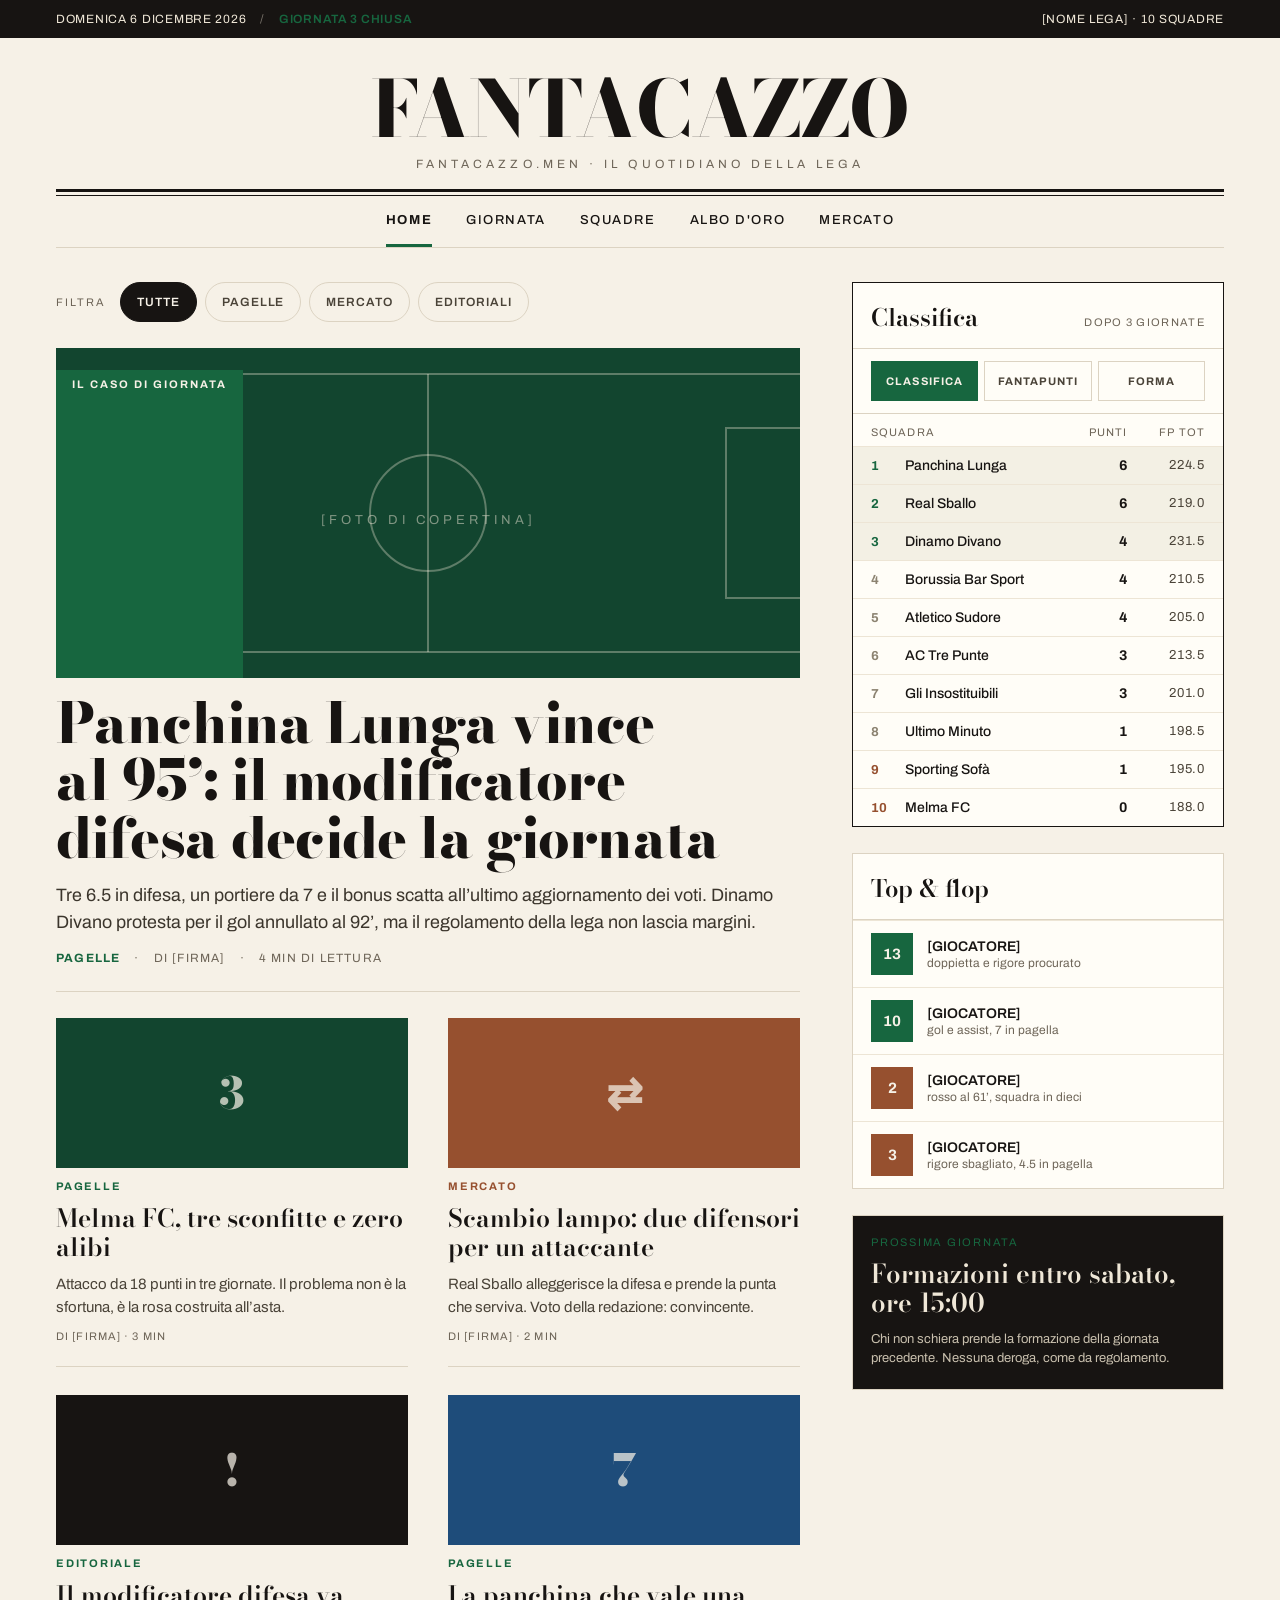
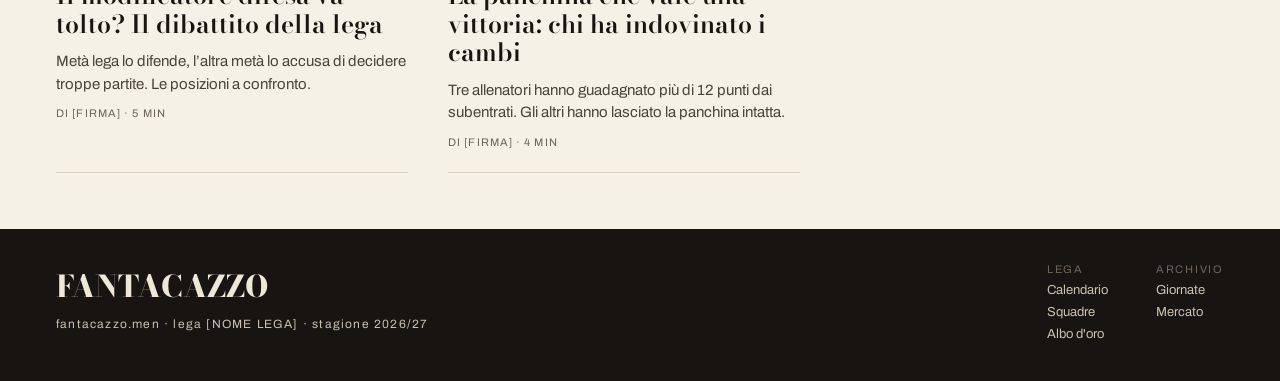
==== index.html @ 9d647ff7 "feat: sito della lega fantacazzo.men Sito statico per GitHub Pages: home con news filtrabili e class" ====
<!doctype html>
<html lang="it">
<head>
<meta charset="utf-8">
<meta name="viewport" content="width=device-width, initial-scale=1">
<title>Fantacazzo — il quotidiano della lega</title>
<meta name="description" content="News, pagelle, classifica, giornate, schede squadre e mercato della lega di fantacalcio.">
<meta property="og:title" content="Fantacazzo — il quotidiano della lega">
<meta property="og:description" content="News, pagelle, classifica e mercato della lega di fantacalcio.">
<meta property="og:type" content="website">
<meta name="theme-color" content="#171412">
<link rel="preconnect" href="https://fonts.googleapis.com">
<link rel="preconnect" href="https://fonts.gstatic.com" crossorigin>
<link rel="stylesheet" href="https://fonts.googleapis.com/css2?family=Bodoni+Moda:opsz,wght@6..96,400;6..96,600;6..96,800&family=Archivo:wght@400;500;600;700&display=swap">
<link rel="stylesheet" href="assets/style.css">
</head>
<body data-page="home">

<div class="topbar">
  <div><span data-slot="data-oggi"></span><span class="sep">/</span><strong data-slot="giornata-stato"></strong></div>
  <div><span data-slot="lega"></span></div>
</div>

<header class="masthead">
  <div class="wordmark">FANTACAZZO</div>
  <div class="tagline">fantacazzo.men &middot; il quotidiano della lega</div>
</header>
<div class="rules"><div class="thick"></div><div class="thin"></div></div>

<nav class="nav">
  <a href="index.html" aria-current="page">Home</a>
  <a href="giornata.html">Giornata</a>
  <a href="squadre.html">Squadre</a>
  <a href="albo.html">Albo d&#39;oro</a>
  <a href="albo.html">Mercato</a>
</nav>

<main class="page split">

  <div class="stack">

    <div class="chips">
      <span class="chips-label">Filtra</span>
      <button class="chip" type="button" data-filtro="tutte">Tutte</button>
      <button class="chip" type="button" data-filtro="pagelle">Pagelle</button>
      <button class="chip" type="button" data-filtro="mercato">Mercato</button>
      <button class="chip" type="button" data-filtro="editoriale">Editoriali</button>
    </div>

    <article class="stack-sm">
      <div class="hero-art">
        <div data-slot="hero-art"></div>
        <div class="kicker" data-slot="hero-kicker"></div>
      </div>
      <h1 class="hero-title" data-slot="hero-title"></h1>
      <p class="hero-dek" data-slot="hero-dek"></p>
      <div class="byline" data-slot="hero-byline"></div>
    </article>

    <div class="divider"></div>

    <div class="cards" data-slot="news"></div>
  </div>

  <aside class="stack">
    <section class="panel strong" data-slot="classifica">
      <header><h2>Classifica</h2><span class="note" data-slot="dopo-giornate"></span></header>
      <div class="tabs-flush">
        <button class="tab" type="button" data-tab="classifica">Classifica</button>
        <button class="tab" type="button" data-tab="fantapunti">Fantapunti</button>
        <button class="tab" type="button" data-tab="forma">Forma</button>
      </div>
      <div class="table-head" data-slot="head"></div>
      <div data-slot="rows"></div>
    </section>

    <section class="panel">
      <header><h2>Top &amp; flop</h2></header>
      <div data-slot="topflop"></div>
    </section>

    <section class="callout">
      <span class="label">Prossima giornata</span>
      <span class="big" data-slot="scadenza"></span>
      <p>Chi non schiera prende la formazione della giornata precedente. Nessuna deroga, come da regolamento.</p>
    </section>
  </aside>
</main>

<footer class="footer">
  <div>
    <div class="wordmark">FANTACAZZO</div>
    <div class="small">fantacazzo.men &middot; lega <span data-slot="lega-nome"></span> &middot; stagione <span data-slot="stagione"></span></div>
  </div>
  <nav>
    <div><span class="h">Lega</span><a href="giornata.html">Calendario</a><a href="squadre.html">Squadre</a><a href="albo.html">Albo d&#39;oro</a></div>
    <div><span class="h">Archivio</span><a href="giornata.html">Giornate</a><a href="albo.html">Mercato</a></div>
  </nav>
</footer>

<script src="assets/data.js"></script>
<script src="assets/app.js"></script>
</body>
</html>
---- assets/style.css ----
/* Fantacazzo — foglio di stile unico */

:root {
  --paper: #F6F1E7;
  --card: #FFFDF7;
  --tint: #F3F0E4;
  --ink: #171412;
  --ink-soft: #3B352C;
  --body: #4A4338;
  --muted: #6E6558;
  --faint: #8C8371;
  --rule: #DCD3C2;
  --line: #EDE5D5;
  --accent: #17663F;
  --rust: #96502F;
  --blue: #1E4C7A;
  --pitch: #12452F;
  --paper-hi: #EFE7D7;
  --paper-dim: #C9C0AE;
  --serif: 'Bodoni Moda', Didot, 'Times New Roman', serif;
  --sans: 'Archivo', 'Helvetica Neue', Arial, sans-serif;
  --pad: 56px;
}

*, *::before, *::after { box-sizing: border-box; }

html { -webkit-text-size-adjust: 100%; }

body {
  margin: 0;
  background: var(--paper);
  color: var(--ink);
  font-family: var(--sans);
  -webkit-font-smoothing: antialiased;
}

a { color: var(--accent); text-decoration: none; }
a:hover { color: var(--rust); }

button { font: inherit; color: inherit; cursor: pointer; }

h1, h2, h3 { margin: 0; }

.serif { font-family: var(--serif); }
.num { font-variant-numeric: tabular-nums; }
.wrap { padding: 0 var(--pad); }

/* ---------- barra di servizio ---------- */

.topbar {
  display: flex; align-items: center; justify-content: space-between;
  gap: 16px; min-height: 38px; padding: 8px var(--pad);
  background: var(--ink); color: var(--paper-hi);
  font-size: 12px; letter-spacing: 0.06em; text-transform: uppercase;
}
.topbar .sep { opacity: 0.45; }
.topbar strong { color: var(--accent); font-weight: 600; }
.topbar > div { display: flex; align-items: center; gap: 14px; flex-wrap: wrap; }

/* ---------- testata ---------- */

.masthead { padding: 34px var(--pad) 18px; text-align: center; }
.masthead .wordmark {
  font-family: var(--serif); font-weight: 800; font-size: clamp(38px, 9vw, 78px);
  line-height: 0.94; letter-spacing: -0.02em;
}
.masthead .tagline {
  margin-top: 12px; font-size: 12px; letter-spacing: 0.34em;
  text-transform: uppercase; color: var(--muted);
}
.rules { margin: 0 var(--pad); }
.rules .thick { height: 3px; background: var(--ink); }
.rules .thin { height: 1px; background: var(--ink); margin-top: 3px; }

/* testata compatta delle pagine interne */
.bar {
  display: flex; align-items: center; justify-content: space-between;
  gap: 20px; min-height: 74px; padding: 12px var(--pad);
  border-bottom: 3px solid var(--ink);
}
.bar .wordmark { font-family: var(--serif); font-weight: 800; font-size: 32px; letter-spacing: -0.01em; color: var(--ink); }

/* ---------- navigazione ---------- */

.nav {
  display: flex; align-items: center; justify-content: center; flex-wrap: wrap;
  gap: 10px 34px; margin: 0 var(--pad); border-bottom: 1px solid var(--rule);
}
.nav a {
  color: var(--ink); font-size: 13px; font-weight: 500; letter-spacing: 0.12em;
  text-transform: uppercase; padding: 17px 0; border-bottom: 3px solid transparent;
}
.nav a[aria-current="page"] { font-weight: 700; border-bottom-color: var(--accent); }
.bar .nav { margin: 0; border: 0; justify-content: flex-end; gap: 10px 30px; }

.burger { display: none; width: 44px; height: 44px; border: 0; background: transparent; align-items: center; justify-content: center; }

/* ---------- griglie di pagina ---------- */

.page { padding: 34px var(--pad) 56px; }
.split { display: grid; grid-template-columns: minmax(0, 1fr) 372px; gap: 52px; }
.split-left { display: grid; grid-template-columns: 560px minmax(0, 1fr); gap: 44px; }
.split-teams { display: grid; grid-template-columns: 300px minmax(0, 1fr); gap: 44px; }
.split-albo { display: grid; grid-template-columns: minmax(0, 1fr) 400px; gap: 44px; }
.stack { display: flex; flex-direction: column; gap: 26px; }
.stack-sm { display: flex; flex-direction: column; gap: 16px; }

/* ---------- chip e tab ---------- */

.chips { display: flex; gap: 8px; align-items: center; flex-wrap: wrap; }
.chips-label { font-size: 11px; letter-spacing: 0.18em; text-transform: uppercase; color: var(--muted); margin-right: 6px; }
.chip {
  height: 40px; padding: 0 16px; border-radius: 999px; border: 1px solid var(--rule);
  background: transparent; color: var(--body);
  font-size: 12px; font-weight: 600; letter-spacing: 0.08em; text-transform: uppercase;
}
.chip[aria-pressed="true"] { background: var(--ink); border-color: var(--ink); color: var(--paper); }

.tabs { display: flex; gap: 8px; }
.tab {
  height: 46px; padding: 0 22px; border: 1px solid var(--rule); background: transparent; color: var(--body);
  font-size: 12px; font-weight: 700; letter-spacing: 0.12em; text-transform: uppercase;
}
.tab[aria-selected="true"] { background: var(--ink); border-color: var(--ink); color: var(--paper); }
.tabs-flush { display: flex; gap: 6px; padding: 12px 18px; border-bottom: 1px solid var(--rule); }
.tabs-flush .tab { flex: 1 1 0; height: 40px; padding: 0 8px; font-size: 11px; letter-spacing: 0.1em; }
.tabs-flush .tab[aria-selected="true"] { background: var(--accent); border-color: var(--accent); color: var(--paper); }

/* ---------- articoli ---------- */

.hero-art { position: relative; height: 330px; background: var(--pitch); overflow: hidden; }
.hero-art svg, .hero-art img { display: block; width: 100%; height: 100%; object-fit: cover; }
.kicker {
  position: absolute; left: 0; top: 22px; background: var(--accent); color: var(--paper);
  font-size: 11px; font-weight: 700; letter-spacing: 0.18em; text-transform: uppercase; padding: 8px 16px;
}
.hero-title {
  font-family: var(--serif); font-weight: 800; font-size: clamp(30px, 4.4vw, 56px);
  line-height: 1.02; letter-spacing: -0.015em; text-wrap: balance;
}
.hero-dek { margin: 0; font-size: clamp(16px, 1.4vw, 19px); line-height: 1.5; color: var(--ink-soft); max-width: 720px; text-wrap: pretty; }
.byline { display: flex; gap: 14px; align-items: center; flex-wrap: wrap; font-size: 12px; letter-spacing: 0.1em; text-transform: uppercase; color: var(--muted); }
.byline .cat { color: var(--accent); font-weight: 700; }

.cards { display: grid; grid-template-columns: repeat(2, minmax(0, 1fr)); gap: 28px 40px; }
.card { display: flex; flex-direction: column; gap: 12px; padding-bottom: 24px; border-bottom: 1px solid var(--rule); }
.card .thumb { height: 150px; display: flex; align-items: center; justify-content: center; }
.card .thumb span { font-family: var(--serif); font-size: 44px; font-weight: 800; color: var(--paper); opacity: 0.72; }
.card .cat { font-size: 11px; font-weight: 700; letter-spacing: 0.16em; text-transform: uppercase; }
.card h2 { font-family: var(--serif); font-weight: 600; font-size: 25px; line-height: 1.14; }
.card p { margin: 0; font-size: 15px; line-height: 1.5; color: var(--body); }
.card .meta { font-size: 11px; letter-spacing: 0.1em; text-transform: uppercase; color: var(--muted); }

.divider { height: 1px; background: var(--rule); }

/* ---------- pannelli ---------- */

.panel { border: 1px solid var(--rule); background: var(--card); }
.panel.strong { border-color: var(--ink); }
.panel > header {
  display: flex; align-items: baseline; justify-content: space-between; gap: 12px;
  padding: 16px 18px 12px; border-bottom: 1px solid var(--rule);
}
.panel > header h2, .panel > header h3 { font-family: var(--serif); font-size: 24px; font-weight: 600; }
.panel > header .note { font-size: 11px; letter-spacing: 0.12em; text-transform: uppercase; color: var(--muted); }

.table-head {
  display: flex; justify-content: space-between; padding: 12px 18px 8px;
  font-size: 11px; letter-spacing: 0.1em; text-transform: uppercase; color: var(--muted);
}
.table-head .cols, .row .cols { display: flex; gap: 22px; }
.table-head .cols span, .row .cols span { width: 56px; text-align: right; }

.row {
  display: flex; align-items: center; justify-content: space-between; gap: 12px;
  padding: 11px 18px; border-top: 1px solid var(--line);
}
.row.podio { background: var(--tint); }
.row .team { display: flex; align-items: center; gap: 12px; min-width: 0; }
.row .pos { width: 22px; font-size: 13px; font-weight: 700; }
.row .name { font-size: 14px; font-weight: 500; white-space: nowrap; overflow: hidden; text-overflow: ellipsis; }
.row .c1 { font-size: 14px; font-weight: 700; }
.row .c2 { font-size: 13px; color: var(--body); letter-spacing: 0.06em; }

.tf { display: flex; align-items: center; gap: 14px; padding: 12px 18px; border-top: 1px solid var(--line); }
.tf .fv { width: 42px; height: 42px; flex-shrink: 0; display: flex; align-items: center; justify-content: center; color: var(--paper); font-size: 15px; font-weight: 700; }
.tf .who { display: flex; flex-direction: column; gap: 2px; min-width: 0; }
.tf .who b { font-size: 14px; font-weight: 600; }
.tf .who span { font-size: 12px; color: var(--muted); }

.callout { border: 1px solid var(--rule); background: var(--ink); color: var(--paper-hi); padding: 20px 18px; display: flex; flex-direction: column; gap: 12px; }
.callout .label { font-size: 11px; letter-spacing: 0.16em; text-transform: uppercase; color: var(--accent); }
.callout .big { font-family: var(--serif); font-size: 26px; font-weight: 600; line-height: 1.1; }
.callout p { margin: 0; font-size: 13px; line-height: 1.5; color: var(--paper-dim); }
.callout .cta { margin-top: 6px; height: 46px; border: 0; background: var(--accent); color: var(--paper); font-size: 12px; font-weight: 700; letter-spacing: 0.14em; text-transform: uppercase; }

.kpis { display: grid; grid-template-columns: repeat(auto-fit, minmax(150px, 1fr)); gap: 18px; }
.kpi { border: 1px solid var(--rule); background: var(--card); padding: 16px 18px; display: flex; flex-direction: column; gap: 6px; }
.kpi .label { font-size: 11px; letter-spacing: 0.14em; text-transform: uppercase; color: var(--muted); }
.kpi .value { font-family: var(--sans); font-size: 28px; font-weight: 700; line-height: 1.05; letter-spacing: -0.01em; }
.kpi .note { font-size: 13px; color: var(--body); }

/* ---------- titolo di sezione ---------- */

.page-head { display: flex; align-items: flex-end; justify-content: space-between; gap: 20px; flex-wrap: wrap; padding-bottom: 22px; }
.page-head .eyebrow { font-size: 11px; letter-spacing: 0.2em; text-transform: uppercase; color: var(--muted); }
.page-head h1 { font-family: var(--serif); font-weight: 800; font-size: clamp(38px, 6vw, 62px); line-height: 1; letter-spacing: -0.02em; }
.pager { display: flex; align-items: center; gap: 10px; }
.pager button { width: 48px; height: 48px; border: 1px solid var(--ink); background: transparent; display: flex; align-items: center; justify-content: center; }
.pager button:disabled { opacity: 0.3; cursor: default; }
.pager .label { height: 48px; min-width: 132px; padding: 0 18px; border: 1px solid var(--ink); display: flex; align-items: center; justify-content: center; font-size: 13px; font-weight: 600; letter-spacing: 0.1em; text-transform: uppercase; }

/* ---------- giornata ---------- */

.match {
  display: flex; flex-direction: column; gap: 10px; width: 100%; text-align: left;
  padding: 16px 18px; border: 1px solid var(--rule); background: var(--card);
}
.match[aria-pressed="true"] { border-color: var(--ink); background: var(--tint); }
.match .side { display: flex; align-items: center; justify-content: space-between; gap: 12px; }
.match .side .who { display: flex; align-items: center; gap: 12px; min-width: 0; }
.match .dot { width: 8px; height: 8px; border-radius: 999px; flex-shrink: 0; }
.match .nm { font-size: 16px; }
.match .scores { display: flex; gap: 18px; align-items: baseline; }
.match .fp { font-size: 13px; color: var(--muted); font-variant-numeric: tabular-nums; }
.match .gol { font-family: var(--sans); font-size: 24px; font-weight: 700; letter-spacing: -0.01em; }

.lineups { display: grid; grid-template-columns: repeat(2, minmax(0, 1fr)); }
.lineup { display: flex; flex-direction: column; border-right: 1px solid var(--rule); }
.lineup:last-child { border-right: 0; }
.lineup > header { display: flex; align-items: baseline; justify-content: space-between; padding: 16px 22px 12px; }
.lineup > header b { font-size: 15px; }
.lineup > header span { font-size: 13px; color: var(--muted); }
.pl { display: flex; align-items: center; gap: 12px; padding: 9px 22px; border-top: 1px solid var(--line); }
.pl .ruolo { width: 22px; font-size: 11px; font-weight: 700; letter-spacing: 0.06em; }
.pl .nome { flex: 1 1 auto; font-size: 14px; min-width: 0; white-space: nowrap; overflow: hidden; text-overflow: ellipsis; }
.pl .bonus { font-size: 12px; color: var(--muted); width: 74px; text-align: right; }
.pl .voto { width: 42px; text-align: right; font-size: 14px; font-weight: 700; }
.lineup > footer { display: flex; align-items: center; justify-content: space-between; padding: 14px 22px; border-top: 1px solid var(--rule); background: var(--tint); }
.lineup > footer span { font-size: 11px; letter-spacing: 0.12em; text-transform: uppercase; color: var(--body); }
.lineup > footer b { font-size: 18px; }

/* ---------- squadre ---------- */

.teamlist { display: flex; flex-direction: column; gap: 4px; }
.teamlist .lbl { font-size: 11px; letter-spacing: 0.16em; text-transform: uppercase; color: var(--muted); padding-bottom: 12px; }
.teamlist button {
  display: flex; align-items: center; gap: 12px; width: 100%; min-height: 52px; padding: 6px 14px;
  border: 0; border-left: 3px solid transparent; background: transparent; text-align: left;
}
.teamlist button[aria-pressed="true"] { border-left-color: var(--accent); background: var(--tint); }
.teamlist button[aria-pressed="true"] .nm { font-weight: 700; }
.teamlist .idx { width: 20px; font-size: 12px; color: var(--faint); }
.teamlist .nm { flex: 1 1 auto; font-size: 15px; min-width: 0; white-space: nowrap; overflow: hidden; text-overflow: ellipsis; }
.teamlist .pt { font-size: 13px; font-weight: 700; color: var(--body); }

.team-head { display: flex; align-items: flex-end; justify-content: space-between; gap: 22px; flex-wrap: wrap; border-bottom: 1px solid var(--rule); padding-bottom: 22px; }
.team-head .id { display: flex; align-items: center; gap: 22px; }
.crest { width: 92px; height: 92px; flex-shrink: 0; background: var(--accent); display: flex; align-items: center; justify-content: center; }
.crest span { font-family: var(--serif); font-size: 40px; font-weight: 800; color: var(--paper); }
.team-head h1 { font-family: var(--serif); font-weight: 800; font-size: clamp(32px, 4vw, 46px); line-height: 1; letter-spacing: -0.015em; }
.team-head .sub { font-size: 13px; letter-spacing: 0.1em; text-transform: uppercase; color: var(--muted); margin-top: 6px; }
.trofei { display: flex; gap: 10px; flex-wrap: wrap; }
.trofeo { display: flex; align-items: center; gap: 8px; height: 40px; padding: 0 14px; border: 1px solid currentColor; font-size: 12px; font-weight: 600; letter-spacing: 0.06em; }

.reparto { display: flex; align-items: center; gap: 10px; padding: 10px 20px; background: var(--tint); border-top: 1px solid var(--rule); }
.reparto i { width: 8px; height: 8px; display: block; }
.reparto b { font-size: 11px; font-weight: 700; letter-spacing: 0.14em; text-transform: uppercase; }
.rosa-row { display: flex; align-items: center; gap: 14px; padding: 10px 20px; border-top: 1px solid var(--line); }
.rosa-row .nome { flex: 1 1 auto; font-size: 14px; min-width: 0; white-space: nowrap; overflow: hidden; text-overflow: ellipsis; }
.rosa-row .club { font-size: 12px; color: var(--muted); width: 90px; }
.rosa-row .fm { font-size: 13px; width: 54px; text-align: right; color: var(--body); }
.rosa-row .costo { font-size: 13px; font-weight: 700; width: 54px; text-align: right; }

.storico-row { display: flex; align-items: center; justify-content: space-between; padding: 12px 18px; border-top: 1px solid var(--line); }
.storico-row .anno { font-size: 13px; color: var(--body); }
.storico-row .piazz { font-size: 14px; font-weight: 600; }

/* ---------- albo e mercato ---------- */

.champion { border: 1px solid var(--ink); background: var(--pitch); color: var(--paper-hi); padding: 32px 34px; display: flex; align-items: center; justify-content: space-between; gap: 24px; flex-wrap: wrap; }
.champion .eyebrow { font-size: 11px; letter-spacing: 0.2em; text-transform: uppercase; color: #9CC3AC; }
.champion .nome { font-family: var(--serif); font-size: clamp(34px, 4.4vw, 52px); font-weight: 800; line-height: 1; margin-top: 10px; }
.champion .sub { font-size: 14px; color: var(--paper-dim); margin-top: 10px; }

.albo-head, .albo-row { display: flex; align-items: center; gap: 12px; padding: 15px 22px; }
.albo-head { padding: 14px 22px; border-bottom: 1px solid var(--rule); font-size: 11px; letter-spacing: 0.14em; text-transform: uppercase; color: var(--muted); }
.albo-row { border-top: 1px solid var(--line); }
.albo-row:first-child { border-top: 0; }
.col-anno { width: 110px; font-size: 13px; color: var(--body); }
.col-camp { flex: 1 1 auto; display: flex; align-items: center; gap: 10px; min-width: 0; }
.col-camp i { width: 6px; height: 22px; background: var(--accent); display: block; flex-shrink: 0; }
.col-camp b { font-size: 16px; font-weight: 700; }
.col-sec { width: 230px; font-size: 14px; color: var(--body); }
.col-fp { width: 120px; text-align: right; font-size: 14px; }

.bacheca-row { display: flex; align-items: center; gap: 14px; padding: 14px 20px; border-top: 1px solid var(--line); }
.bacheca-row .nm { flex: 1 1 auto; font-size: 15px; min-width: 0; }
.bacheca-row .cups { display: flex; gap: 4px; }
.bacheca-row .n { width: 26px; text-align: right; font-size: 15px; font-weight: 700; }

.record { display: flex; flex-direction: column; gap: 3px; padding-bottom: 12px; border-bottom: 1px solid var(--line); }
.record .v { font-family: var(--sans); font-size: 25px; font-weight: 700; line-height: 1.05; }
.record .t { font-size: 13px; color: var(--body); }

.mov { display: flex; align-items: center; gap: 18px; padding: 18px 22px; border-bottom: 1px solid var(--line); }
.mov .tag { width: 74px; height: 26px; flex-shrink: 0; display: flex; align-items: center; justify-content: center; color: var(--paper); font-size: 10px; font-weight: 700; letter-spacing: 0.12em; text-transform: uppercase; }
.mov .body { flex: 1 1 auto; display: flex; flex-direction: column; gap: 4px; min-width: 0; }
.mov .body b { font-size: 16px; font-weight: 600; }
.mov .body span { font-size: 13px; color: var(--muted); }
.mov .right { display: flex; flex-direction: column; align-items: flex-end; gap: 4px; }
.mov .right b { font-size: 17px; font-weight: 700; }
.mov .right span { font-size: 12px; color: var(--faint); }

.spesa-row { display: flex; align-items: center; gap: 14px; padding: 13px 20px; border-top: 1px solid var(--line); }
.spesa-row .who { flex: 1 1 auto; display: flex; flex-direction: column; gap: 2px; min-width: 0; }
.spesa-row .who b { font-size: 14px; font-weight: 600; }
.spesa-row .who span { font-size: 12px; color: var(--muted); }
.spesa-row .cr { font-size: 16px; font-weight: 700; }

/* ---------- piede ---------- */

.footer { background: var(--ink); color: var(--paper-dim); padding: 34px var(--pad) 40px; display: flex; justify-content: space-between; gap: 32px; flex-wrap: wrap; }
.footer .wordmark { font-family: var(--serif); font-size: 30px; font-weight: 800; color: var(--paper-hi); }
.footer .small { font-size: 12px; letter-spacing: 0.1em; margin-top: 8px; }
.footer nav { display: flex; gap: 48px; flex-wrap: wrap; }
.footer nav div { display: flex; flex-direction: column; gap: 8px; font-size: 13px; }
.footer nav .h { font-size: 11px; letter-spacing: 0.16em; text-transform: uppercase; color: var(--muted); }
.footer a { color: var(--paper-dim); }
.footer a:hover { color: var(--paper-hi); }

/* ---------- mobile ---------- */

@media (max-width: 1100px) {
  :root { --pad: 20px; }
  .split, .split-left, .split-teams, .split-albo { grid-template-columns: minmax(0, 1fr); gap: 32px; }
  .cards { grid-template-columns: minmax(0, 1fr); }
  .lineups { grid-template-columns: minmax(0, 1fr); }
  .lineup { border-right: 0; border-bottom: 1px solid var(--rule); }
  .col-sec { display: none; }
  .col-fp { width: 90px; }
}

@media (max-width: 680px) {
  .masthead { padding: 22px var(--pad) 14px; }
  .masthead .tagline { letter-spacing: 0.22em; font-size: 11px; }
  .nav { justify-content: flex-start; overflow-x: auto; flex-wrap: nowrap; gap: 22px; }
  .nav a { white-space: nowrap; }
  .bar { min-height: 56px; }
  .bar .wordmark { font-size: 22px; }
  .hero-art { height: 200px; }
  .card .thumb { height: 120px; }
  .row, .teamlist button { min-height: 48px; }
  .chip, .tab { min-height: 44px; }
  .pager button, .pager .label { height: 44px; }
  .mov { flex-wrap: wrap; }
  .footer { flex-direction: column; gap: 24px; }
  .footer nav { gap: 28px; }
}

@media (prefers-reduced-motion: no-preference) {
  .card, .match, .row { transition: background-color 120ms ease; }
}

/* Bodoni Moda non disegna + e — : simboli e numeri grandi restano in Archivo */
.vs { font-family: var(--sans); font-size: 0.5em; font-weight: 600; letter-spacing: 0.14em; text-transform: uppercase; color: var(--muted); vertical-align: middle; padding: 0 4px; }

[hidden] { display: none !important; }

/* correzioni di dettaglio */
.hero-art > div { height: 100%; }
@media (max-width: 680px) {
  .topbar { font-size: 11px; }
  .topbar > div:last-child { display: none; }
  .nav { padding-bottom: 2px; }
}
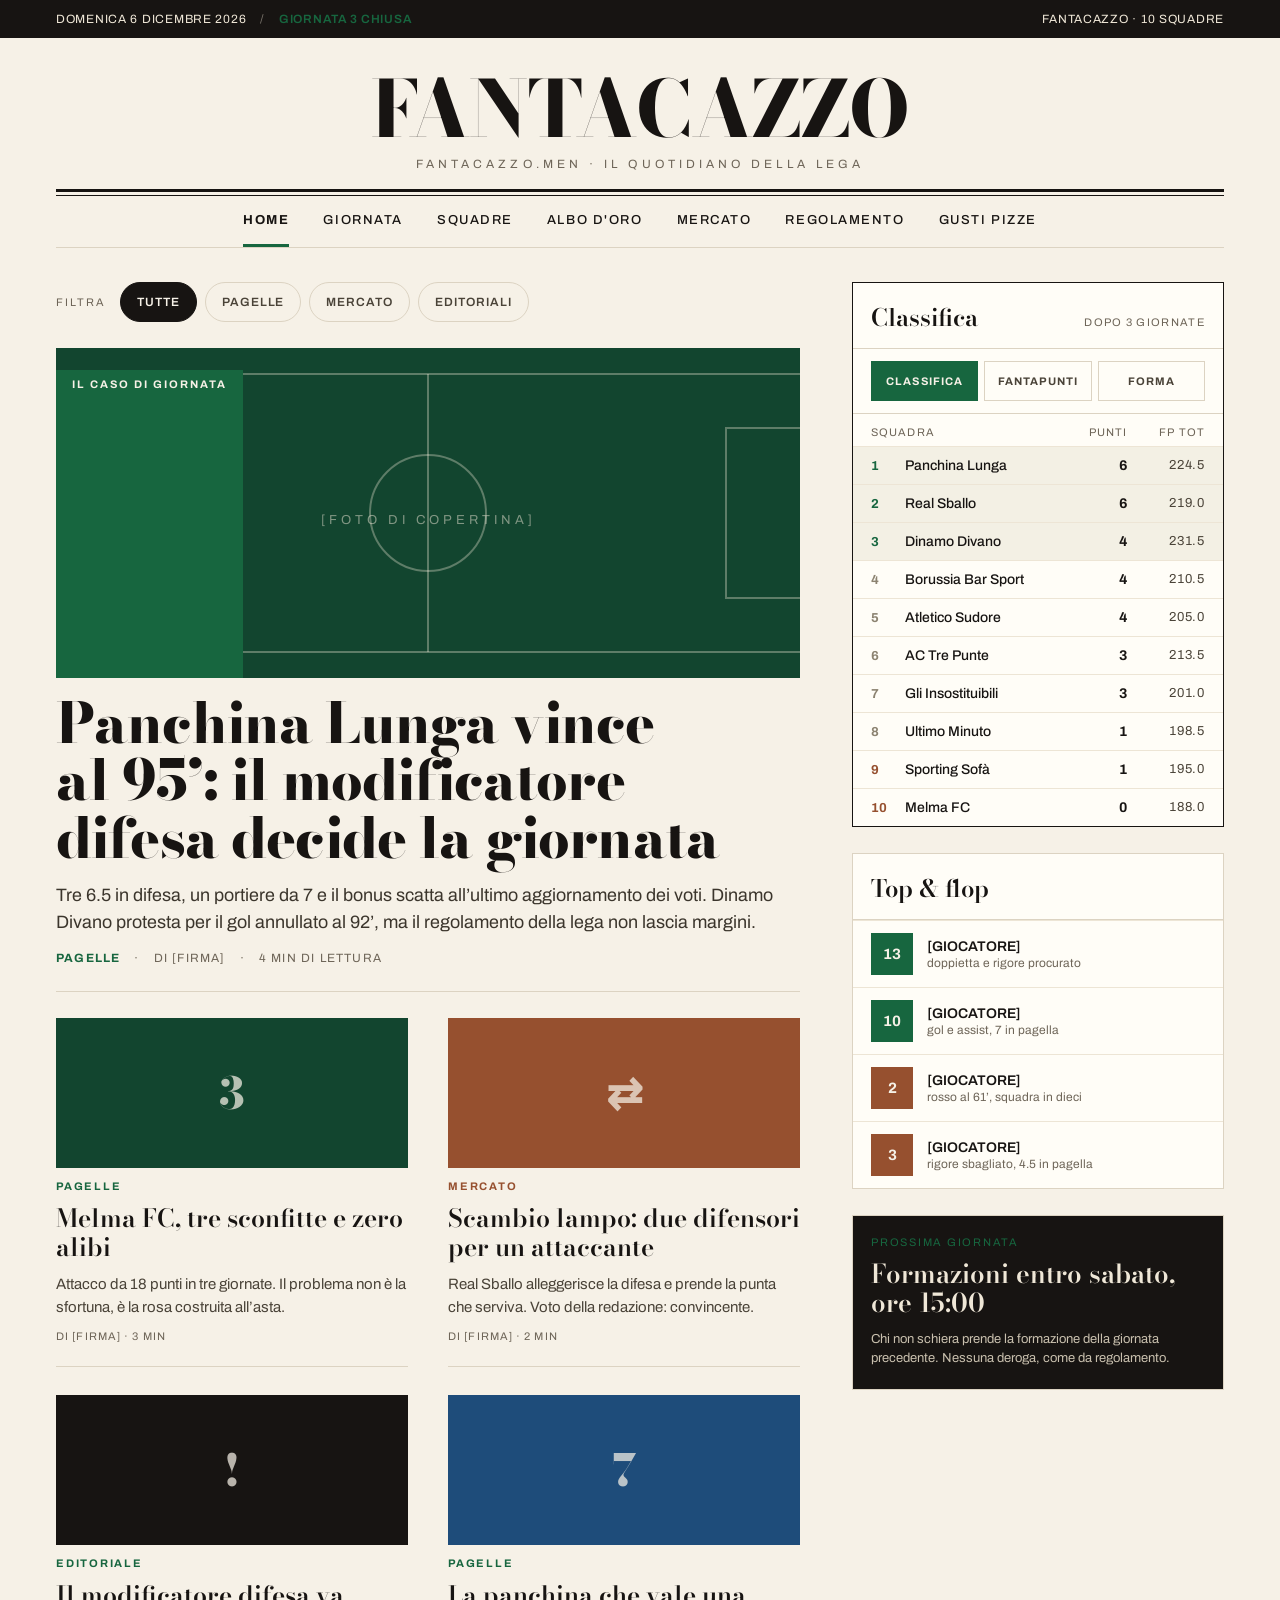
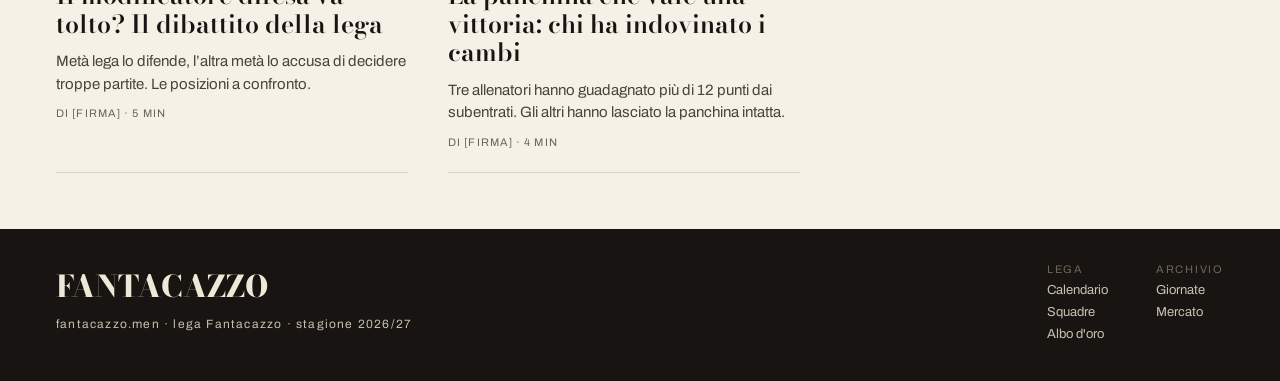
==== commit 8a035033: "feat: pagine Regolamento e Gusti pizze Regolamento: indice laterale + sezioni numerate, contenuti da" ====
--- a/index.html
+++ b/index.html
@@ -33,6 +33,8 @@
   <a href="squadre.html">Squadre</a>
   <a href="albo.html">Albo d&#39;oro</a>
   <a href="albo.html">Mercato</a>
+    <a href="regolamento.html">Regolamento</a>
+    <a href="pizze.html">Gusti pizze</a>
 </nav>
 
 <main class="page split">
--- a/assets/style.css
+++ b/assets/style.css
@@ -374,3 +374,47 @@
   .topbar > div:last-child { display: none; }
   .nav { padding-bottom: 2px; }
 }
+
+/* ---------- regolamento ---------- */
+.reg-toc { display: flex; flex-direction: column; gap: 2px; align-self: start; position: sticky; top: 20px; }
+.reg-toc a { display: flex; align-items: baseline; gap: 12px; padding: 11px 12px; color: var(--ink); font-size: 14px; border-left: 3px solid transparent; }
+.reg-toc a:hover { background: var(--tint); border-left-color: var(--accent); color: var(--ink); }
+.reg-toc .idx { width: 20px; font-size: 12px; color: var(--faint); }
+.reg-list { display: flex; flex-direction: column; }
+.reg-art { display: grid; grid-template-columns: 92px minmax(0, 1fr); gap: 24px; padding: 30px 0; border-top: 1px solid var(--rule); scroll-margin-top: 20px; }
+.reg-art:first-child { border-top: 0; padding-top: 8px; }
+.reg-num { font-family: var(--sans); font-size: 34px; font-weight: 700; line-height: 1; letter-spacing: -0.02em; color: var(--faint); }
+.reg-content h2 { font-family: var(--serif); font-size: 28px; font-weight: 600; line-height: 1.1; margin-bottom: 12px; }
+.reg-content p { margin: 0 0 12px; font-size: 16px; line-height: 1.6; color: var(--ink-soft); max-width: 660px; text-wrap: pretty; }
+.reg-content p:last-child { margin-bottom: 0; }
+.reg-content ul { margin: 8px 0 0; padding-left: 20px; display: flex; flex-direction: column; gap: 8px; }
+.reg-content li { font-size: 15px; line-height: 1.5; color: var(--body); max-width: 640px; }
+.reg-content ul { list-style: none; padding-left: 0; }
+.reg-content li { position: relative; padding-left: 22px; }
+.reg-content li::before { content: ""; position: absolute; left: 2px; top: 9px; width: 8px; height: 8px; background: var(--accent); }
+@media (max-width: 1100px) {
+  .reg-toc { position: static; flex-direction: row; flex-wrap: wrap; gap: 6px; }
+  .reg-toc a { border-left: 0; border: 1px solid var(--rule); }
+  .reg-art { grid-template-columns: minmax(0, 1fr); gap: 6px; padding: 24px 0; }
+  .reg-num { font-size: 22px; }
+}
+
+/* ---------- gusti pizze ---------- */
+.pz-list { display: flex; flex-direction: column; gap: 14px; max-width: 900px; }
+.pz-card { display: flex; align-items: center; justify-content: space-between; gap: 24px; padding: 20px 24px; border: 1px solid var(--rule); background: var(--card); }
+.pz-card:first-child { border-color: var(--ink); border-width: 2px; }
+.pz-left { display: flex; align-items: center; gap: 20px; min-width: 0; }
+.pz-rank { width: 44px; text-align: center; font-family: var(--sans); font-size: 20px; font-weight: 700; color: var(--faint); }
+.pz-medal { width: 44px; height: 44px; flex-shrink: 0; border-radius: 999px; display: flex; align-items: center; justify-content: center; color: #fff; font-size: 18px; font-weight: 700; font-variant-numeric: tabular-nums; }
+.pz-id { min-width: 0; }
+.pz-id h2 { font-family: var(--serif); font-size: 26px; font-weight: 600; line-height: 1.1; }
+.pz-ing { margin: 4px 0 0; font-size: 14px; color: var(--muted); }
+.pz-right { display: flex; flex-direction: column; align-items: flex-end; gap: 3px; text-align: right; flex-shrink: 0; max-width: 320px; }
+.pz-note { margin: 0; font-size: 14px; line-height: 1.4; color: var(--body); font-style: italic; }
+.pz-author { font-size: 12px; letter-spacing: 0.08em; text-transform: uppercase; color: var(--muted); }
+.pz-voto { font-family: var(--sans); font-size: 30px; font-weight: 700; line-height: 1; letter-spacing: -0.01em; margin-top: 4px; }
+@media (max-width: 680px) {
+  .pz-card { flex-direction: column; align-items: flex-start; gap: 14px; }
+  .pz-right { align-items: flex-start; text-align: left; max-width: none; }
+  .pz-voto { font-size: 26px; }
+}
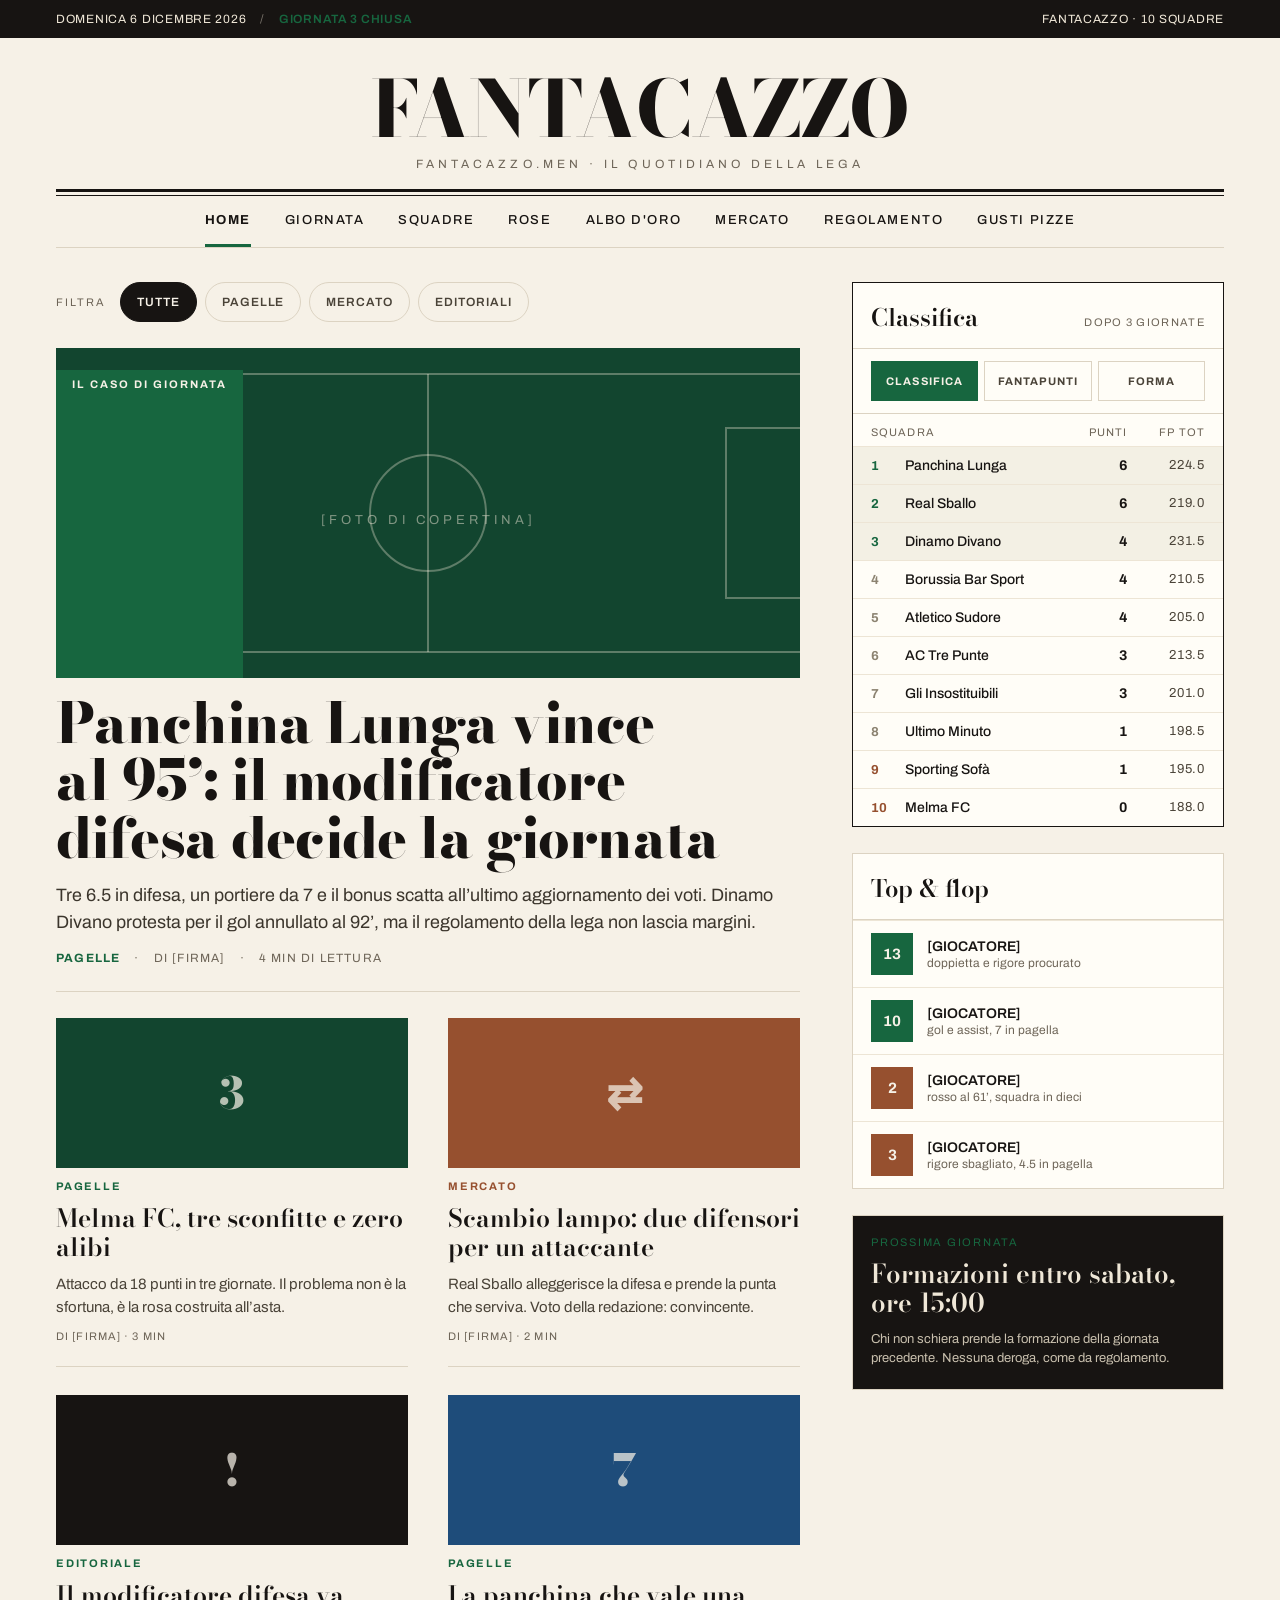
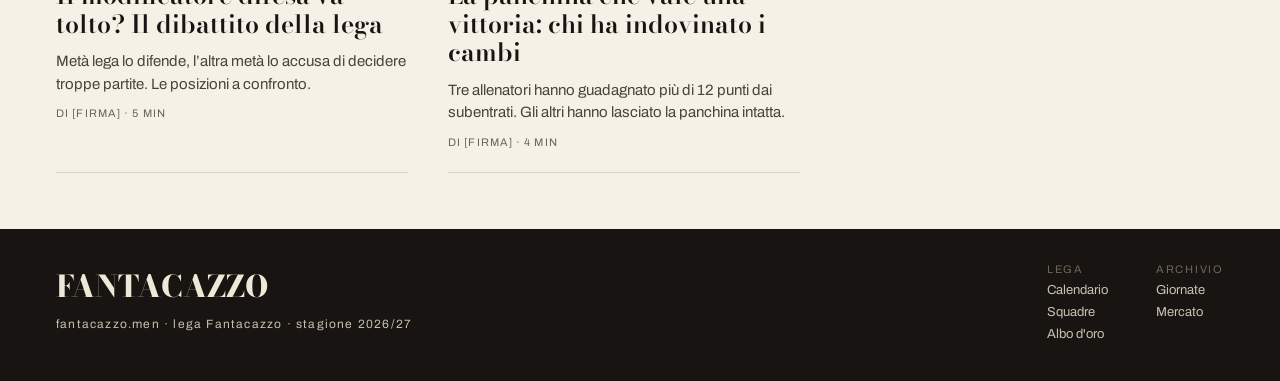
==== commit 1636b714: "feat: pagina Rose 26-27 con card e rose ufficiali Rose dai roster ufficiali (export fantacalcio.it):" ====
--- a/index.html
+++ b/index.html
@@ -12,7 +12,7 @@
 <link rel="preconnect" href="https://fonts.googleapis.com">
 <link rel="preconnect" href="https://fonts.gstatic.com" crossorigin>
 <link rel="stylesheet" href="https://fonts.googleapis.com/css2?family=Bodoni+Moda:opsz,wght@6..96,400;6..96,600;6..96,800&family=Archivo:wght@400;500;600;700&display=swap">
-<link rel="stylesheet" href="assets/style.css">
+<link rel="stylesheet" href="assets/style.css?v=07a256f">
 </head>
 <body data-page="home">
 
@@ -31,6 +31,7 @@
   <a href="index.html" aria-current="page">Home</a>
   <a href="giornata.html">Giornata</a>
   <a href="squadre.html">Squadre</a>
+    <a href="rose.html">Rose</a>
   <a href="albo.html">Albo d&#39;oro</a>
   <a href="albo.html">Mercato</a>
     <a href="regolamento.html">Regolamento</a>
@@ -100,7 +101,7 @@
   </nav>
 </footer>
 
-<script src="assets/data.js"></script>
-<script src="assets/app.js"></script>
+<script src="assets/data.js?v=07a256f"></script>
+<script src="assets/app.js?v=07a256f"></script>
 </body>
 </html>
--- a/assets/style.css
+++ b/assets/style.css
@@ -399,22 +399,48 @@
   .reg-num { font-size: 22px; }
 }
 
+/* pizze — comunicato */
+.pz-annuncio { max-width: 900px; border: 1px solid var(--ink); background: var(--pitch); color: var(--paper-hi); padding: 30px 34px; margin-bottom: 32px; }
+.pz-kicker { font-size: 11px; font-weight: 700; letter-spacing: 0.18em; text-transform: uppercase; color: #9CC3AC; }
+.pz-annuncio-title { font-family: var(--serif); font-size: clamp(30px, 4vw, 42px); font-weight: 800; line-height: 1.02; letter-spacing: -0.015em; margin: 10px 0 16px; }
+.pz-annuncio-body p { margin: 0 0 12px; font-size: 16px; line-height: 1.6; color: var(--paper-dim); max-width: 680px; text-wrap: pretty; }
+.pz-annuncio-body p:last-child { margin-bottom: 0; }
+.pz-menu-head { max-width: 900px; font-size: 11px; font-weight: 700; letter-spacing: 0.16em; text-transform: uppercase; color: var(--muted); padding-bottom: 12px; border-bottom: 1px solid var(--rule); margin-bottom: 16px; }
+
 /* ---------- gusti pizze ---------- */
-.pz-list { display: flex; flex-direction: column; gap: 14px; max-width: 900px; }
-.pz-card { display: flex; align-items: center; justify-content: space-between; gap: 24px; padding: 20px 24px; border: 1px solid var(--rule); background: var(--card); }
-.pz-card:first-child { border-color: var(--ink); border-width: 2px; }
-.pz-left { display: flex; align-items: center; gap: 20px; min-width: 0; }
-.pz-rank { width: 44px; text-align: center; font-family: var(--sans); font-size: 20px; font-weight: 700; color: var(--faint); }
-.pz-medal { width: 44px; height: 44px; flex-shrink: 0; border-radius: 999px; display: flex; align-items: center; justify-content: center; color: #fff; font-size: 18px; font-weight: 700; font-variant-numeric: tabular-nums; }
-.pz-id { min-width: 0; }
+.pz-list { display: grid; grid-template-columns: repeat(auto-fill, minmax(400px, 1fr)); gap: 16px; max-width: 900px; }
+.pz-card { display: flex; flex-direction: column; gap: 12px; padding: 22px 24px; border: 1px solid var(--rule); background: var(--card); }
+.pz-card:first-child { border-color: var(--ink); }
 .pz-id h2 { font-family: var(--serif); font-size: 26px; font-weight: 600; line-height: 1.1; }
-.pz-ing { margin: 4px 0 0; font-size: 14px; color: var(--muted); }
-.pz-right { display: flex; flex-direction: column; align-items: flex-end; gap: 3px; text-align: right; flex-shrink: 0; max-width: 320px; }
-.pz-note { margin: 0; font-size: 14px; line-height: 1.4; color: var(--body); font-style: italic; }
-.pz-author { font-size: 12px; letter-spacing: 0.08em; text-transform: uppercase; color: var(--muted); }
-.pz-voto { font-family: var(--sans); font-size: 30px; font-weight: 700; line-height: 1; letter-spacing: -0.01em; margin-top: 4px; }
-@media (max-width: 680px) {
-  .pz-card { flex-direction: column; align-items: flex-start; gap: 14px; }
-  .pz-right { align-items: flex-start; text-align: left; max-width: none; }
-  .pz-voto { font-size: 26px; }
-}
+.pz-id .pz-ing { margin: 5px 0 0; font-size: 14px; letter-spacing: 0.02em; color: var(--muted); }
+.pz-note { margin: 0; padding-top: 12px; border-top: 1px solid var(--line); font-size: 15px; line-height: 1.5; color: var(--body); font-style: italic; }
+@media (max-width: 900px) { .pz-list { grid-template-columns: minmax(0, 1fr); } }
+
+/* ---------- rose ---------- */
+.rose-nav a { font-size: 13px; }
+.rose-list { display: flex; flex-direction: column; gap: 40px; }
+.sq { display: grid; grid-template-columns: 360px minmax(0, 1fr); gap: 32px; scroll-margin-top: 20px; align-items: start; }
+.sq-media { position: sticky; top: 20px; }
+.sq-card { display: block; width: 100%; border: 1px solid var(--rule); }
+.sq-card-ph { aspect-ratio: 4 / 5; display: flex; flex-direction: column; align-items: center; justify-content: center; gap: 8px; background: var(--pitch); color: var(--paper-hi); text-align: center; padding: 24px; }
+.sq-card-ph span { font-family: var(--serif); font-size: 26px; font-weight: 800; line-height: 1.1; }
+.sq-card-ph small { font-size: 11px; letter-spacing: 0.16em; text-transform: uppercase; color: #9CC3AC; }
+.sq-rosa > header h2 { text-transform: none; }
+.sq-reparti { display: grid; grid-template-columns: repeat(2, minmax(0, 1fr)); }
+.sq-reparto { border-right: 1px solid var(--line); }
+.sq-reparto:nth-child(2n) { border-right: 0; }
+.sq-reparto:nth-child(-n+2) .reparto { border-top: 0; }
+.rep-n { margin-left: auto; font-size: 12px; color: var(--muted); }
+.sq-reparto .rosa-row { justify-content: space-between; }
+.sq-reparto .rosa-row .nome { flex: 1 1 auto; }
+.sq-reparto .rosa-row .costo { width: auto; padding-left: 10px; }
+@media (max-width: 1100px) {
+  .rose-nav { position: static; }
+  .sq { grid-template-columns: minmax(0, 1fr); gap: 20px; }
+  .sq-media { position: static; max-width: 360px; }
+}
+@media (max-width: 560px) {
+  .sq-reparti { grid-template-columns: minmax(0, 1fr); }
+  .sq-reparto { border-right: 0; }
+  .sq-reparto .reparto { border-top: 1px solid var(--rule); }
+}
